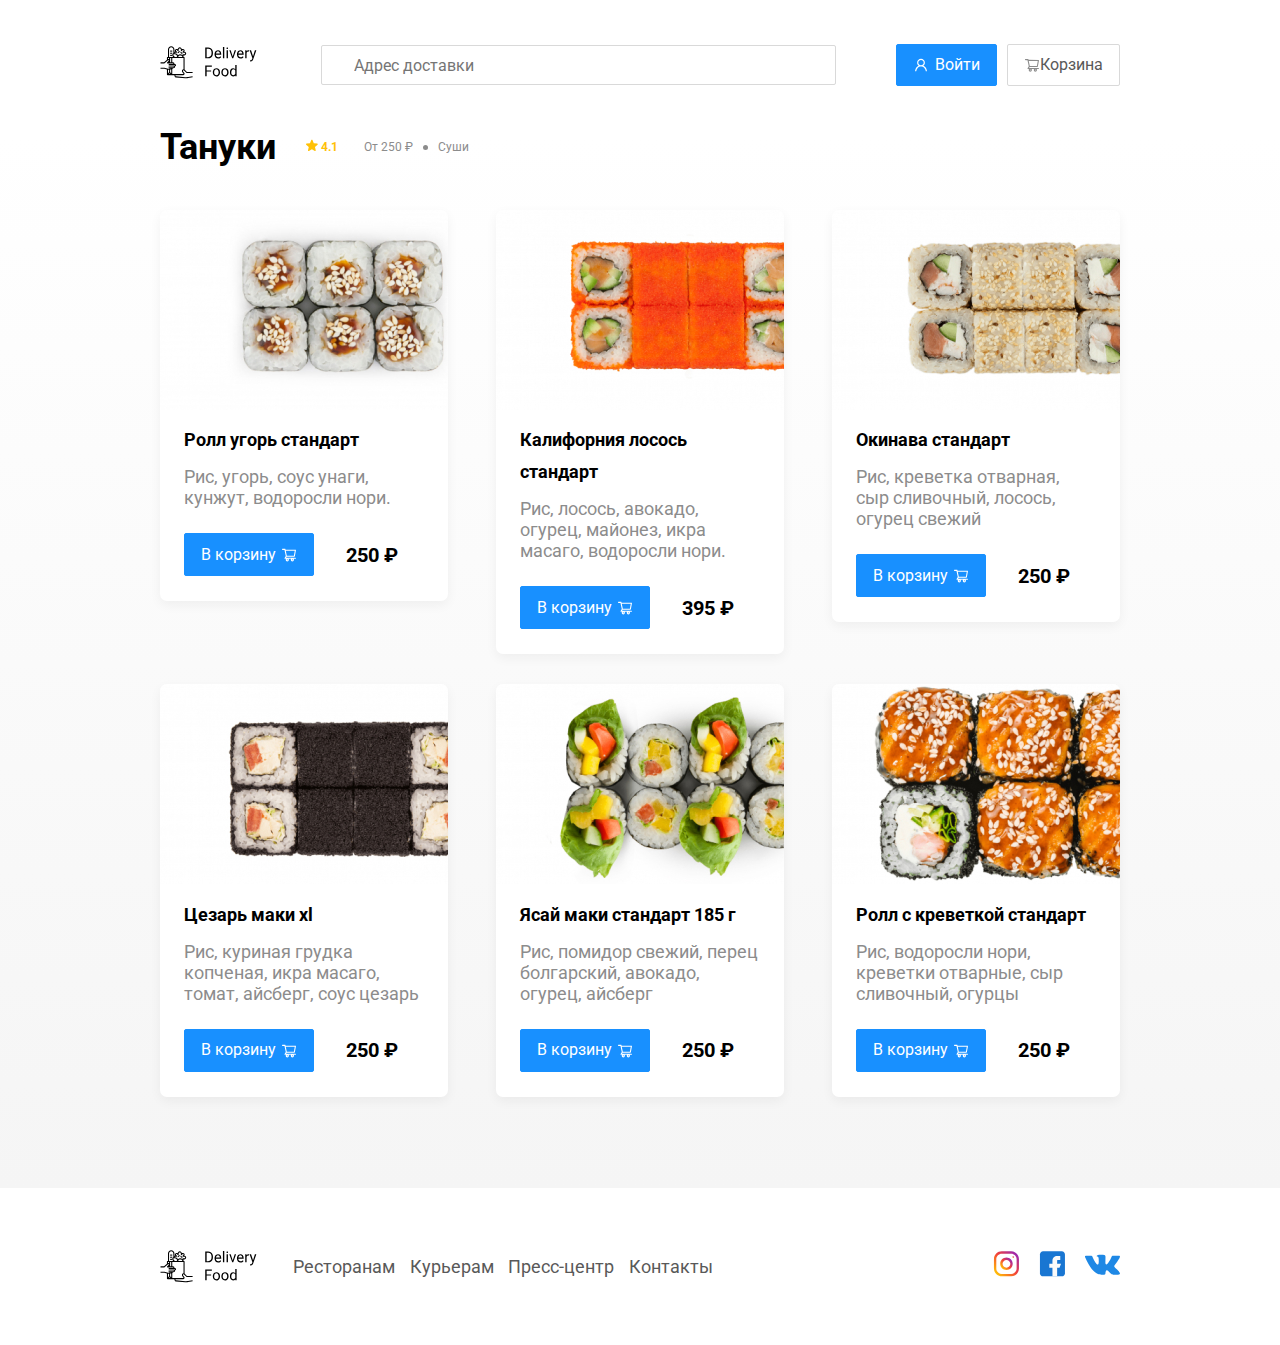
==== restaraunt-Tanuki.html @ aba54b5c "Add files via upload" ====
<!DOCTYPE html>
<html lang="ru">
<head>
    <meta charset="UTF-8">
    <meta name="viewport" content="width=device-width, initial-scale=1.0">
    <title>Тануки - доставка еды</title>
    <link href="https://fonts.googleapis.com/css2?family=Roboto:wght@400;700&display=swap" rel="stylesheet">
    <link rel="stylesheet" href="css/normalize.css">
    <link rel="stylesheet" href="css/style.css">
</head>
<body>
    <div class="container">
        <!-- Шапка -->
        <header class="header">
            <!-- Logo -->
            <a href="index.html">
            <img src="img\logo.svg" alt="Logo" class="logo" />
            </a>
            <!--  -->
            <input type="text" class="input input-address" placeholder="Адрес доставки" />
            <div class="buttons">
                <button class="button button-primary">
                    <img src="img/user.svg" alt="User-icon" class="button-icon" />
                    <span class="button-text">Войти</span>
                </button>
                <button class="button">
                    <img src="img/shopping card.svg" alt="shopping-icon" />
                    <span class="button-text">Корзина</span>
                </button>
            </div>
        </header>
    </div>

    <main class="main">
        <div class="container">
            <section class="restaraunt">
                <div class="section-heading">
                    <h2 class="section-title">Тануки</h2>
                    <div class="card-info">
                        <div class="rating"><img src="img/star.svg" alt="star" class="rating-star-icon" /> 4.1</div>
                        <div class="price">От 250 ₽</div>
                        <div class="category">Суши</div>
                    </div>
                </div>
                <div class="cards">
                    <div class="card">
                        <img src="img/tanuki1.jpg" alt="image" class="card-image" />
                        <div class="card-text">
                            <div class="card-heading">
                                <h3 class="card-title">Ролл угорь стандарт</h3>
                            </div>
                            <div class="card-info">
                                <div class="ingredients">Рис, угорь, соус унаги, кунжут, водоросли нори.</div>
                            </div>
                            <div class="card-buttons">
                                <button class="button button-primary">
                                    <span class="button-card-text">В корзину</span>
                                    <img src="img/shopping card-white.svg" alt="shopping card" class="button-card-image" />
                                </button>
                                <strong class="strong-text"> 250 ₽</strong>
                            </div>
                        </div>
                    </div>
    
                    <div class="card">
                        <img src="img/tanuki2.jpg" alt="image" class="card-image" />
                        <div class="card-text">
                            <div class="card-heading">
                                <h3 class="card-title">Калифорния лосось стандарт</h3>
                            </div>
                            <div class="card-info">
                                <div class="ingredients">Рис, лосось, авокадо, огурец, майонез, икра масаго, водоросли нори.</div>
                            </div>
                            <div class="card-buttons">
                                <button class="button button-primary">
                                    <span class="button-card-text">В корзину</span>
                                    <img src="img/shopping card-white.svg" alt="shopping card" class="button-card-image" />
                                </button>
                                <strong class="strong-text"> 395 ₽</strong>
                            </div>
                        </div>
                    </div>
    
                    <div class="card">
                        <img src="img/tanuki3.jpg" alt="image" class="card-image" />
                        <div class="card-text">
                            <div class="card-heading">
                                <h3 class="card-title">Окинава стандарт</h3>
                            </div>
                            <div class="card-info">
                                <div class="ingredients">Рис, креветка отварная, сыр сливочный, лосось, огурец свежий</div>
                            </div>
                            <div class="card-buttons">
                                <button class="button button-primary">
                                    <span class="button-card-text">В корзину</span>
                                    <img src="img/shopping card-white.svg" alt="shopping card" class="button-card-image" />
                                </button>
                                <strong class="strong-text"> 250 ₽</strong>
                            </div>
                        </div>
                    </div>
    
                    <div class="card">
                        <img src="img/tanuki4.jpg" alt="image" class="card-image" />
                        <div class="card-text">
                            <div class="card-heading">
                                <h3 class="card-title">Цезарь маки хl</h3>
                            </div>
                            <div class="card-info">
                                <div class="ingredients">Рис, куриная грудка копченая, икра масаго, томат, айсберг, соус цезарь</div>
                            </div>
                            <div class="card-buttons">
                                <button class="button button-primary">
                                    <span class="button-card-text">В корзину</span>
                                    <img src="img/shopping card-white.svg" alt="shopping card" class="button-card-image" />
                                </button>
                                <strong class="strong-text"> 250 ₽</strong>
                            </div>
                        </div>
                    </div>
    
                    <div class="card">
                        <img src="img/tanuki5.jpg" alt="image" class="card-image" />
                        <div class="card-text">
                            <div class="card-heading">
                                <h3 class="card-title">Ясай маки стандарт 185 г</h3>
                            </div>
                            <div class="card-info">
                                <div class="ingredients">Рис, помидор свежий, перец болгарский, авокадо, огурец, айсберг</div>
                            </div>
                            <div class="card-buttons">
                                <button class="button button-primary">
                                    <span class="button-card-text">В корзину</span>
                                    <img src="img/shopping card-white.svg" alt="shopping card" class="button-card-image" />
                                </button>
                                <strong class="strong-text"> 250 ₽</strong>
                            </div>
                        </div>
                    </div>

                    <div class="card">
                        <img src="img/tanuki6.jpg" alt="image" class="card-image" />
                        <div class="card-text">
                            <div class="card-heading">
                                <h3 class="card-title">Ролл с креветкой стандарт</h3>
                            </div>
                            <div class="card-info">
                                <div class="ingredients">Рис, водоросли нори, креветки отварные, сыр сливочный, огурцы</div>
                            </div>
                            <div class="card-buttons">
                                <button class="button button-primary">
                                    <span class="button-card-text">В корзину</span>
                                    <img src="img/shopping card-white.svg" alt="shopping card" class="button-card-image" />
                                </button>
                                <strong class="strong-text"> 250 ₽</strong>
                            </div>
                        </div>
                    </div>
                </div>
            </section>
        </div>
    </main>
    <div class="container">
        <footer class="footer">
                <div class="info-footer">
                    <img src="img/logo.svg" alt="logo" class="logo logo-footer" />
                    <nav class="footer-nav">
                        <ul class="description">
                            <li class="text-description"><a href="#" class="link">Ресторанам</a></li>
                            <li class="text-description"><a href="#" class="link">Курьерам</a></li>
                            <li class="text-description"><a href="#" class="link">Пресс-центр</a></li>
                            <li class="text-description"><a href="#" class="link">Контакты</a></li>
                        </ul>
                    </nav>
                </div>
                <div class="sociality">
                    <a href="#" class="link"><img src="img/instagram-icon.svg" alt="instagram" /></a>
                    <a href="#" class="link"><img src="img/facebook-icon.svg" alt="facebook" /></a>
                    <a href="#" class="link"><img src="img/vkontakte-icon.svg" alt="vkontakte" /></a>
                </div>
        </footer>
    </div>
</body>
</html>
---- css/style.css ----
* { 
    box-sizing: border-box;
}
body {
    font-family: 'Roboto', sans-serif;
    padding-top: 44px;
}
.container {
    max-width: 1200px;
    margin: auto;
    align-items: center;
}
.header {
    display: flex;
    align-items: center;
    justify-content: space-between;
    margin-bottom: 40px;
}
input {
    background: #FFFFFF;
    border: 1px solid #d9d9d9;
    border-radius: 2px;
    background-repeat: no-repeat;
    background-position: left 11px center ;
    padding-left: 32px; 
    font-size: 16px;
    line-height: 24px;
}
.input-address {
    flex: 0.8;
    height: 40px;
    background-image: url(..img/home.svg);
}
.input-search {
    width: 306px;
    height: 34px;
    background-image: url(..img/search.svg);
    margin-left: auto;
}
.buttons{
    display: flex;
    align-items: center;
}
.button {
    display: flex;
    align-items: center;
    padding: 8px 16px;
    background: #FFFFFF;
    border: 1px solid #D9D9D9;
    box-sizing: border-box;
    box-shadow: 0px 0px 2px rgba(0, 0, 0, 0.0015);
    border-radius: 2px;
    font-size: 16px;
    line-height: 24px;
    color: #595959;
}
.button-primary {
    background: #1890FF;
    border-radius: 2px;
    border: 1px solid #1890ff;
    color: #ffffff;
    margin-right: 10px;
}
.button-icon {
    margin-right: 6px;
}
.promo {
    padding: 68px 71px;
    background: #FFF1B8 url(..img/promo-img.png) no-repeat 815px -5px / 375px;
    border-radius: 10px;
    box-shadow: 0px 7px 12px rgba(158, 158, 163, 0.1);
    margin-bottom: 56px;
}
.promo-title {
    font-style: normal;
    font-weight: bold;
    font-size: 39px;
    line-height: 46px;
    color: #302C34;
    margin-bottom: 15px;
}
.promo-text {
    font-style: normal;
    font-weight: normal;
    font-size: 24px;
    line-height: 28px;
    color: #302C34;
    max-width: 540px;
}
.main {
    padding-bottom: 61px;
    background: linear-gradient(180deg, rgba(245, 245, 245, 0) 1.04%, #F5F5F5 100%)
}
.section-heading {
    display: flex;
    align-items: center;
    margin-bottom: 42px;
}
.section-title {
    margin: 0px;
    font-style: normal;
    font-weight: bold;
    font-size: 36px;
    line-height: 42px;
    color: #000000;
    margin-right: 30px;
}
.cards {
    display: flex;
    flex-wrap: wrap;
    align-items:flex-start;
    justify-content: space-between;
}
.card {
    background: #FFFFFF;
    box-shadow: 0px 4px 12px rgba(0, 0, 0, 0.05);
    border-radius: 7px;
    overflow: hidden;
    margin-bottom: 30px;
    flex-basis: 30%;
    transition: box-shadow 300ms ease-in-out;
}
.card:hover {
    box-shadow: 0px 4px 12px rgba(0, 0, 0, 0.20);
    transition: box-shadow 300ms ease-in-out;
}
.card-text {
    padding-top: 21px;
    padding-left: 24px;
    padding-right: 24px;
    padding-bottom: 35px;  
}
.card-heading {
    display: flex;
    align-items: center;
    justify-content: space-between;
    margin-bottom: 10px;
}
.card-title {
    margin: 0px;
    font-style: normal;
    font-weight: bold;
    font-size: 24px;
    line-height: 32px;
    color: #000000;
}
.card-tag {
    background: #262626;
    border-radius: 2px;
    font-style: normal;
    font-weight: normal;
    font-size: 12px;
    line-height: 20px;
    color: #FFFFFF;
    padding: 1px 8px;
}
.card-info {
    display: flex;
    align-items: center;
}
.ingredients {
    font-style: normal;
    font-weight: normal;
    font-size: 18px;
    line-height: 21px;
    color: #8C8C8C;
}
.card-buttons {
    display: flex;
    align-items: center;
    margin-top: 25px;
}
.strong-text {
    font-style: normal;
    font-weight: bold;
    font-size: 20px;
    line-height: 32px;
    color: #000000;
    margin-left: 22px;
}
.button-card-image {
    margin-left: 5px;
}
.card-image {
    width: 384px;
    height: 250px;
    object-fit: cover;
}

.rating {
    font-style: normal;
    font-weight: bold;
    font-size: 18px;
    line-height: 32px;
    color: #FFC107;
    margin-right: 26px;
}
.price, .category {
    font-style: normal;
    font-weight: normal;
    font-size: 18px;
    line-height: 32px;
    color: #8C8C8C;
}
.price::after {
    content: "";
    display: inline-block;
    vertical-align: middle;
    width: 5px;
    height: 5px;
    border-radius: 50%;
    background: #8C8C8C;
    margin-left: 10px;
}
.category {
    margin-left: 10px;
}
.footer {
    display: flex;
    align-items: center;
    justify-content: space-between;
    padding-top: 60px;
    padding-bottom: 60px;
}
.info-footer {
    display: flex;
    align-items: center;
}
.footer-nav {
    font-style: normal;
    font-weight: normal;
    font-size: 18px;
    line-height: 21px;
    color: #595959;
    margin-left: 32px;
    width: 420px;
    height: 21px;
}
.description {
    display: flex;
    justify-content: space-between;
    list-style: none;
    margin: 0px;
    padding: 0px;
}
a:hover , a {
    color: inherit;
    text-decoration: inherit;
}
.sociality {
    display: flex;
    justify-content: space-between;
    align-items: center;
    width: 127px;
}
.modal {
    position: fixed;
    left: 0;
    top: 0;
    width: 100%;
    height: 100%;
    background: rgba(0, 0, 0, 0.4);
    display: none;
}
.is-open {
    display: flex;
}
.modal-shopping-card {
    margin: auto;
    max-width: 780px;
    width: 95%;
    background: #FFFFFF;
    border-radius: 5px;
    padding: 40px 45px;
}
.modal-header {
    display: flex;
    align-items: center;
    justify-content: space-between;
    margin-bottom: 54px;
}
.modal-body {
    margin-bottom: 53px;
}
.modal-title {
    margin: 0;
    font-style: normal;
    font-weight: bold;
    font-size: 36px;
    line-height: 42px;
    color: #000000;
}
.close {
    font-size: 36px;
    border: none;
    color: #000000;
    background: transparent;
}
.food-row {
    display: flex;
    align-items: flex-start;
    justify-content: space-between;
    padding-bottom: 10px;
    border-bottom: 1px solid #D9D9D9;
}
.food-name {
    font-style: normal;
    font-weight: normal;
    font-size: 18px;
    line-height: 32px;
    color: #000000;
}
.food-price {
    margin-left: auto;
    font-style: normal;
    font-weight: bold;
    font-size: 20px;
    line-height: 32px;
    color: #000000;
}
.food-counter {
    margin-left: 47px;
}
.counter-button {
    width: 39px;
    height: 32px;
    font-style: normal;
    font-weight: normal;
    font-size: 14px;
    line-height: 22px;
    color: #40A9FF;
    background: transparent;
    border: 1px solid #40A9FF;
    box-sizing: border-box;
    border-radius: 2px;
}
.counter {
    font-style: normal;
    font-weight: normal;
    font-size: 16px;
    line-height: 24px;
    color: #000000;
    margin: 0 13px;
}
.modal-footer {
    display: flex;
    align-items: center;
    justify-content: flex-end;
}
.cart-price {
    padding: 15px 20px;
    background: #262626;
    border-radius: 5px;
    font-style: normal;
    font-weight: bold;
    font-size: 20px;
    line-height: 23px;
    color: #FAFAFA;
    margin-right: auto;
}
@media (max-width:1366px) {
    .container {
    max-width: 960px;
    }
    .promo {
        background: #FFF1B8 url(..img/promo-img.png) no-repeat 590px -5px / 375px;
    }
    .price, .category, .rating {
        font-size: 12px;
    }
    .card-title {
        font-size: 18px;
    }
    .card-text {
        padding-top: 10px;
        padding-bottom: 25px;
    }
    .card-image {
        height: 200px;
    }
    .rating-star-icon {
        width: 12px;
    }
}
@media (max-width: 992px) {
    .container {
        max-width: 750px;
    }
    .promo {
        padding: 29px 34px;
        background: #FFF1B8 url(..img/promo-img.png) no-repeat 540px center / 300px;
    }
    .card {
    flex-basis: 49%;
    }
    .price, .category, .rating {
        font-size: 18px;
    }
    .rating-star-icon {
        width: 18px;
    }
    .card-title {
        font-size: 24px;
    }
    .card-text {
        padding-top: 21px;
        padding-bottom: 35px;
    }
    .card-image {
        height: 200px;
    }
}
@media (max-width: 776px) {
    .container {
        max-width: 550px;
    }
    .promo {
        background: #FFF1B8 url(..img/promo-img.png) no-repeat 416px center / 300px;
    }
    .promo-title {
        font-size: 38px;
    }
    .promo-text {
        max-width: 400px;
    }
    .card {
        flex-basis: 100%;
    }
    .card-image {
        width: 100%;
        height: 300px;
    }
    .footer {
        flex-wrap: wrap;
        padding: 15px 0px;
    }
    .info-footer {
        flex-wrap: wrap;
    }
    .logo-footer {
        margin-bottom: 15px;
    }
    .footer-nav {
        margin: 0px;
        flex-basis: 100%;
        margin-bottom: 15px;
    }
}
@media (max-width: 590px) {
    .container {
        min-width: 300px;
    }
    .button-text {
        display: none;
    }
    .button-icon {
        margin: 0px;
    }
    .input-address { 
        order: 1;
        flex-basis: 100%;
        margin-top: 15px;
    }
    .header {
        flex-wrap: wrap;
    }
    .promo {
        background: #FFF1B8 url(..img/promo-img.png) no-repeat 198px 63px / 250px;
        padding: 29px 10px;
    }
    .promo-title {
        font-size: 24px;
        line-height: 25px;
    }
    .promo-text {
        max-width: 200px;
        font-size: 18px;
        line-height: 22px;
    }
    .section-heading {
        flex-wrap: wrap;
    }
    .section-title {
        margin-bottom: 5px;
    }
    .price, .category, .rating {
        font-size: 12px;
    }
    .rating-star-icon {
        width: 12px;
    }
    .card-title {
        font-size: 24px;
    }
    .card-text {
        padding-top: 16px;
        padding-bottom: 25px;
    }
    .card-image {
        height: 200px;
    }
    .main {
        padding-bottom: 41px;
    }
    .footer-nav {
        height: 100px;
    }
    .description {
        flex-direction: column;
    }
    .text-description:not(:last-child) {
        padding-bottom: 5px;
    }
}
@media (max-width: 542px) {
    .input-search {
        margin-left: 1px;
    }
}
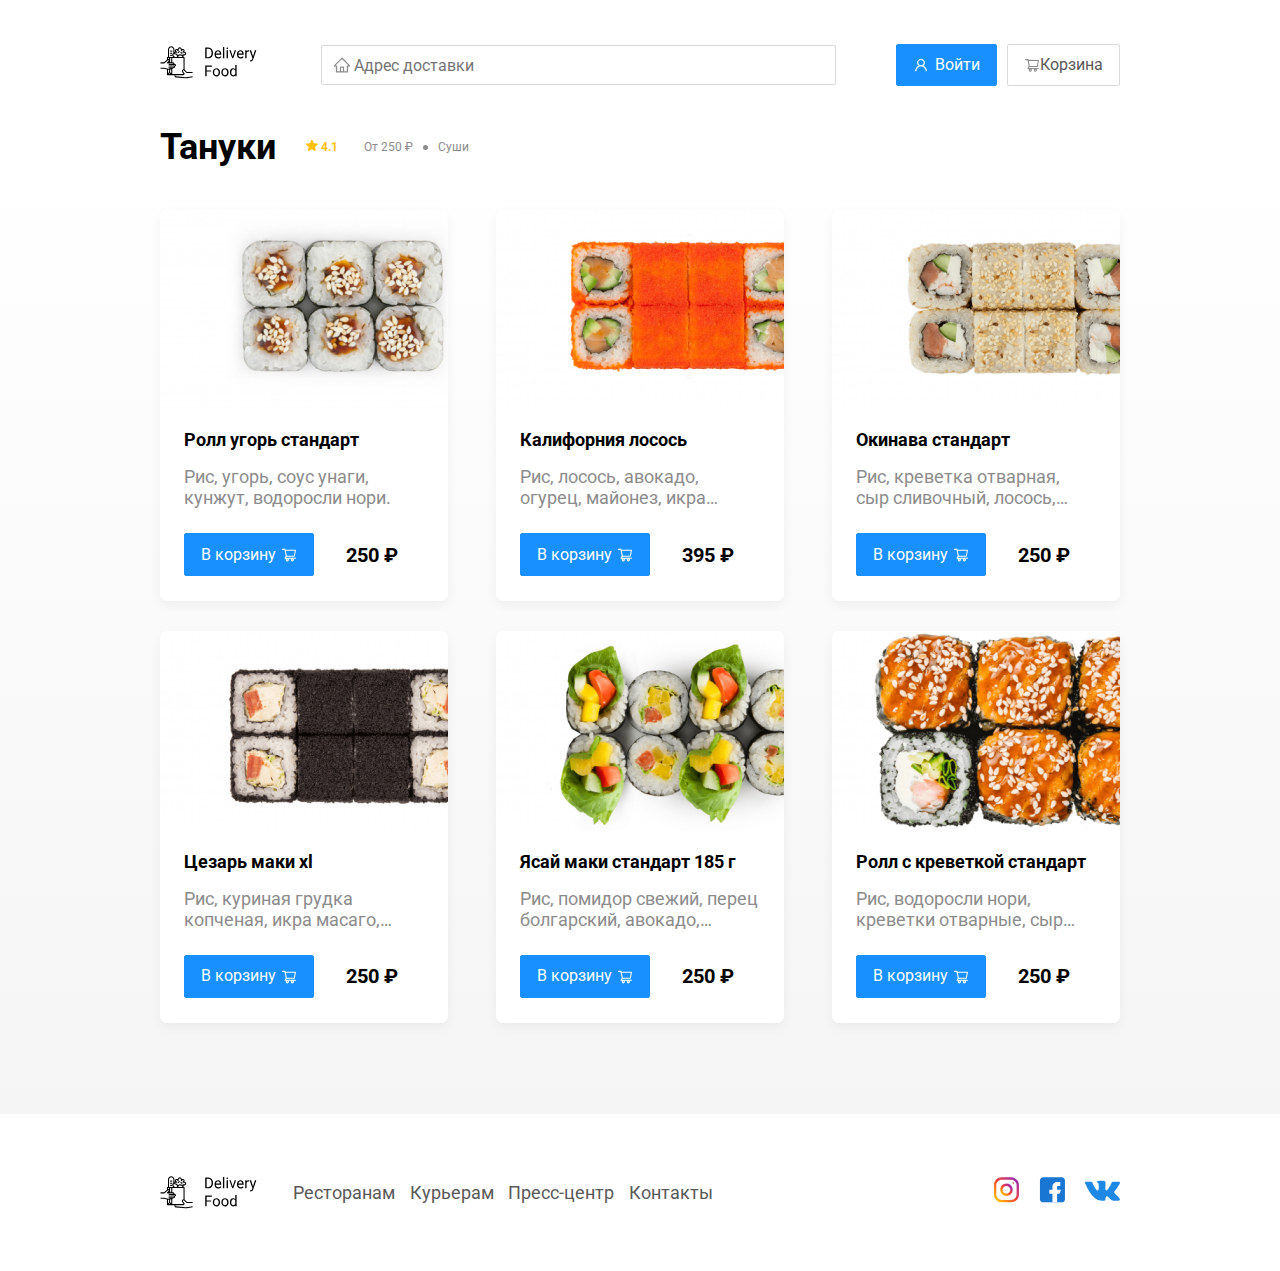
==== commit e67a15eb: "Add files via upload" ====
--- a/restaraunt-Tanuki.html
+++ b/restaraunt-Tanuki.html
@@ -6,9 +6,10 @@
     <title>Тануки - доставка еды</title>
     <link href="https://fonts.googleapis.com/css2?family=Roboto:wght@400;700&display=swap" rel="stylesheet">
     <link rel="stylesheet" href="css/normalize.css">
+    <link rel="stylesheet" href="css/animate.css">
     <link rel="stylesheet" href="css/style.css">
 </head>
-<body>
+<body class="animated fadeIn">
     <div class="container">
         <!-- Шапка -->
         <header class="header">
@@ -19,11 +20,11 @@
             <!--  -->
             <input type="text" class="input input-address" placeholder="Адрес доставки" />
             <div class="buttons">
-                <button class="button button-primary">
+                <button class="button button-primary fade">
                     <img src="img/user.svg" alt="User-icon" class="button-icon" />
-                    <span class="button-text">Войти</span>
+                    <span class="button-text ">Войти</span>
                 </button>
-                <button class="button">
+                <button class="button shadowEffect" id="cart-button">
                     <img src="img/shopping card.svg" alt="shopping-icon" />
                     <span class="button-text">Корзина</span>
                 </button>
@@ -53,7 +54,7 @@
                                 <div class="ingredients">Рис, угорь, соус унаги, кунжут, водоросли нори.</div>
                             </div>
                             <div class="card-buttons">
-                                <button class="button button-primary">
+                                <button class="button button-primary fade">
                                     <span class="button-card-text">В корзину</span>
                                     <img src="img/shopping card-white.svg" alt="shopping card" class="button-card-image" />
                                 </button>
@@ -66,13 +67,13 @@
                         <img src="img/tanuki2.jpg" alt="image" class="card-image" />
                         <div class="card-text">
                             <div class="card-heading">
-                                <h3 class="card-title">Калифорния лосось стандарт</h3>
+                                <h3 class="card-title">Калифорния лосось</h3>
                             </div>
                             <div class="card-info">
                                 <div class="ingredients">Рис, лосось, авокадо, огурец, майонез, икра масаго, водоросли нори.</div>
                             </div>
                             <div class="card-buttons">
-                                <button class="button button-primary">
+                                <button class="button button-primary fade">
                                     <span class="button-card-text">В корзину</span>
                                     <img src="img/shopping card-white.svg" alt="shopping card" class="button-card-image" />
                                 </button>
@@ -91,7 +92,7 @@
                                 <div class="ingredients">Рис, креветка отварная, сыр сливочный, лосось, огурец свежий</div>
                             </div>
                             <div class="card-buttons">
-                                <button class="button button-primary">
+                                <button class="button button-primary fade">
                                     <span class="button-card-text">В корзину</span>
                                     <img src="img/shopping card-white.svg" alt="shopping card" class="button-card-image" />
                                 </button>
@@ -110,7 +111,7 @@
                                 <div class="ingredients">Рис, куриная грудка копченая, икра масаго, томат, айсберг, соус цезарь</div>
                             </div>
                             <div class="card-buttons">
-                                <button class="button button-primary">
+                                <button class="button button-primary fade">
                                     <span class="button-card-text">В корзину</span>
                                     <img src="img/shopping card-white.svg" alt="shopping card" class="button-card-image" />
                                 </button>
@@ -129,7 +130,7 @@
                                 <div class="ingredients">Рис, помидор свежий, перец болгарский, авокадо, огурец, айсберг</div>
                             </div>
                             <div class="card-buttons">
-                                <button class="button button-primary">
+                                <button class="button button-primary fade">
                                     <span class="button-card-text">В корзину</span>
                                     <img src="img/shopping card-white.svg" alt="shopping card" class="button-card-image" />
                                 </button>
@@ -148,7 +149,7 @@
                                 <div class="ingredients">Рис, водоросли нори, креветки отварные, сыр сливочный, огурцы</div>
                             </div>
                             <div class="card-buttons">
-                                <button class="button button-primary">
+                                <button class="button button-primary fade">
                                     <span class="button-card-text">В корзину</span>
                                     <img src="img/shopping card-white.svg" alt="shopping card" class="button-card-image" />
                                 </button>
@@ -174,11 +175,69 @@
                     </nav>
                 </div>
                 <div class="sociality">
-                    <a href="#" class="link"><img src="img/instagram-icon.svg" alt="instagram" /></a>
-                    <a href="#" class="link"><img src="img/facebook-icon.svg" alt="facebook" /></a>
-                    <a href="#" class="link"><img src="img/vkontakte-icon.svg" alt="vkontakte" /></a>
+                    <a href="https://www.instagram.com/volodya154/" class="link"><img src="img/instagram-icon.svg" alt="instagram" /></a>
+                    <a href="https://www.facebook.com/profile.php?id=100011109274484&ref=bookmarks" class="link"><img src="img/facebook-icon.svg" alt="facebook" /></a>
+                    <a href="https://vk.com/id88809323" class="link"><img src="img/vkontakte-icon.svg" alt="vkontakte" /></a>
                 </div>
         </footer>
     </div>
+    <div class="modal animated fadeIn">
+        <div class="modal-shopping-card">
+            <div class="modal-header">
+                <h3 class="modal-title">Корзина</h3>
+                <button class="close button-close">&times;</button>
+            </div>
+            <div class="modal-body">
+                <div class="food-row">
+                    <span class="food-name">Крабсбургер</span>
+                    <strong class="food-price">250 ₽</strong>
+                    <div class="food-counter">
+                        <button class="counter-button">-</button>
+                        <span class="counter">1</span>
+                        <button class="counter-button">+</button>
+                    </div>
+                </div>
+                <div class="food-row">
+                    <span class="food-name">Крабсбургер</span>
+                    <strong class="food-price">250 ₽</strong>
+                    <div class="food-counter">
+                        <button class="counter-button">-</button>
+                        <span class="counter">1</span>
+                        <button class="counter-button">+</button>
+                    </div>
+                </div>                <div class="food-row">
+                    <span class="food-name">Крабсбургер</span>
+                    <strong class="food-price">250 ₽</strong>
+                    <div class="food-counter">
+                        <button class="counter-button">-</button>
+                        <span class="counter">1</span>
+                        <button class="counter-button">+</button>
+                    </div>
+                </div>                <div class="food-row">
+                    <span class="food-name">Крабсбургер</span>
+                    <strong class="food-price">250 ₽</strong>
+                    <div class="food-counter">
+                        <button class="counter-button">-</button>
+                        <span class="counter">1</span>
+                        <button class="counter-button">+</button>
+                    </div>
+                </div>                <div class="food-row">
+                    <span class="food-name">Крабсбургер</span>
+                    <strong class="food-price">250 ₽</strong>
+                    <div class="food-counter">
+                        <button class="counter-button">-</button>
+                        <span class="counter">1</span>
+                        <button class="counter-button">+</button>
+                    </div>
+                </div>
+            </div>
+            <div class="modal-footer">
+                <span class="cart-price">1250 ₽</span>
+                <button class="button button-primary fade">Оформить заказ</button>
+                <button class="button shadowEffect">Отмена</button>
+            </div>
+        </div>
+    </div>
+    <script src="js/main.js"></script>
 </body>
 </html>--- a/css/style.css
+++ b/css/style.css
@@ -29,12 +29,12 @@
 .input-address {
     flex: 0.8;
     height: 40px;
-    background-image: url(..img/home.svg);
+    background-image: url(../img/home.svg);
 }
 .input-search {
     width: 306px;
     height: 34px;
-    background-image: url(..img/search.svg);
+    background-image: url(../img/search.svg);
     margin-left: auto;
 }
 .buttons{
@@ -53,6 +53,11 @@
     font-size: 16px;
     line-height: 24px;
     color: #595959;
+    transition: box-shadow ease-in-out 300ms;
+}
+.shadowEffect:hover {
+    box-shadow: 0px 0px 2px rgba(0, 0, 0, 0.45);
+    transition: box-shadow ease-in-out 300ms;
 }
 .button-primary {
     background: #1890FF;
@@ -60,13 +65,19 @@
     border: 1px solid #1890ff;
     color: #ffffff;
     margin-right: 10px;
-}
+    transition: ease-in-out 300ms;
+}
+.fade:hover {
+    opacity: 0.6;
+    transition: ease-in-out 300ms;
+}
+
 .button-icon {
     margin-right: 6px;
 }
 .promo {
     padding: 68px 71px;
-    background: #FFF1B8 url(..img/promo-img.png) no-repeat 815px -5px / 375px;
+    background: #FFF1B8 url(../img/promo-img.png) no-repeat 815px -5px / 375px;
     border-radius: 10px;
     box-shadow: 0px 7px 12px rgba(158, 158, 163, 0.1);
     margin-bottom: 56px;
@@ -159,11 +170,22 @@
     align-items: center;
 }
 .ingredients {
+    -ms-text-overflow: ellipsis;
+    text-overflow: ellipsis;
+    overflow: hidden;
+    -ms-line-clamp: 2;
+    -webkit-line-clamp: 2;
+    line-clamp: 2;
+    display: -webkit-box;
+    display: box;
+    word-wrap: break-word;
+    -webkit-box-orient: vertical;
+    box-orient: vertical;
     font-style: normal;
     font-weight: normal;
     font-size: 18px;
     line-height: 21px;
-    color: #8C8C8C;
+    color: #8C8C8C;  
 }
 .card-buttons {
     display: flex;
@@ -253,6 +275,10 @@
     align-items: center;
     width: 127px;
 }
+.link:hover {
+    color: #303030;
+
+}
 .modal {
     position: fixed;
     left: 0;
@@ -363,7 +389,7 @@
     max-width: 960px;
     }
     .promo {
-        background: #FFF1B8 url(..img/promo-img.png) no-repeat 590px -5px / 375px;
+        background: #FFF1B8 url(../img/promo-img.png) no-repeat 590px -5px / 375px;
     }
     .price, .category, .rating {
         font-size: 12px;
@@ -388,7 +414,7 @@
     }
     .promo {
         padding: 29px 34px;
-        background: #FFF1B8 url(..img/promo-img.png) no-repeat 540px center / 300px;
+        background: #FFF1B8 url(../img/promo-img.png) no-repeat 540px center / 300px;
     }
     .card {
     flex-basis: 49%;
@@ -415,7 +441,7 @@
         max-width: 550px;
     }
     .promo {
-        background: #FFF1B8 url(..img/promo-img.png) no-repeat 416px center / 300px;
+        background: #FFF1B8 url(../img/promo-img.png) no-repeat 416px center / 300px;
     }
     .promo-title {
         font-size: 38px;
@@ -465,7 +491,7 @@
         flex-wrap: wrap;
     }
     .promo {
-        background: #FFF1B8 url(..img/promo-img.png) no-repeat 198px 63px / 250px;
+        background: #FFF1B8 url(../img/promo-img.png) no-repeat 198px 63px / 250px;
         padding: 29px 10px;
     }
     .promo-title {
@@ -516,4 +542,30 @@
     .input-search {
         margin-left: 1px;
     }
+}
+@media (max-width: 480px) {
+    .food-name {
+        font-size: 12px;
+        line-height: 32px;
+    }
+    .food-price {
+        font-size: 14px;
+        line-height: 32px;
+    }
+    .counter-button {
+        width: 26px;
+        height: 22px;
+        font-size: 8px;
+        line-height: 16px;
+    }
+    .counter {
+        font-size: 10px;
+        line-height: 24px;
+    }
+    .modal-footer {
+        flex-wrap: wrap;
+    }
+    .modal-footer .button-primary {
+        margin-right: 0;
+    } 
 }